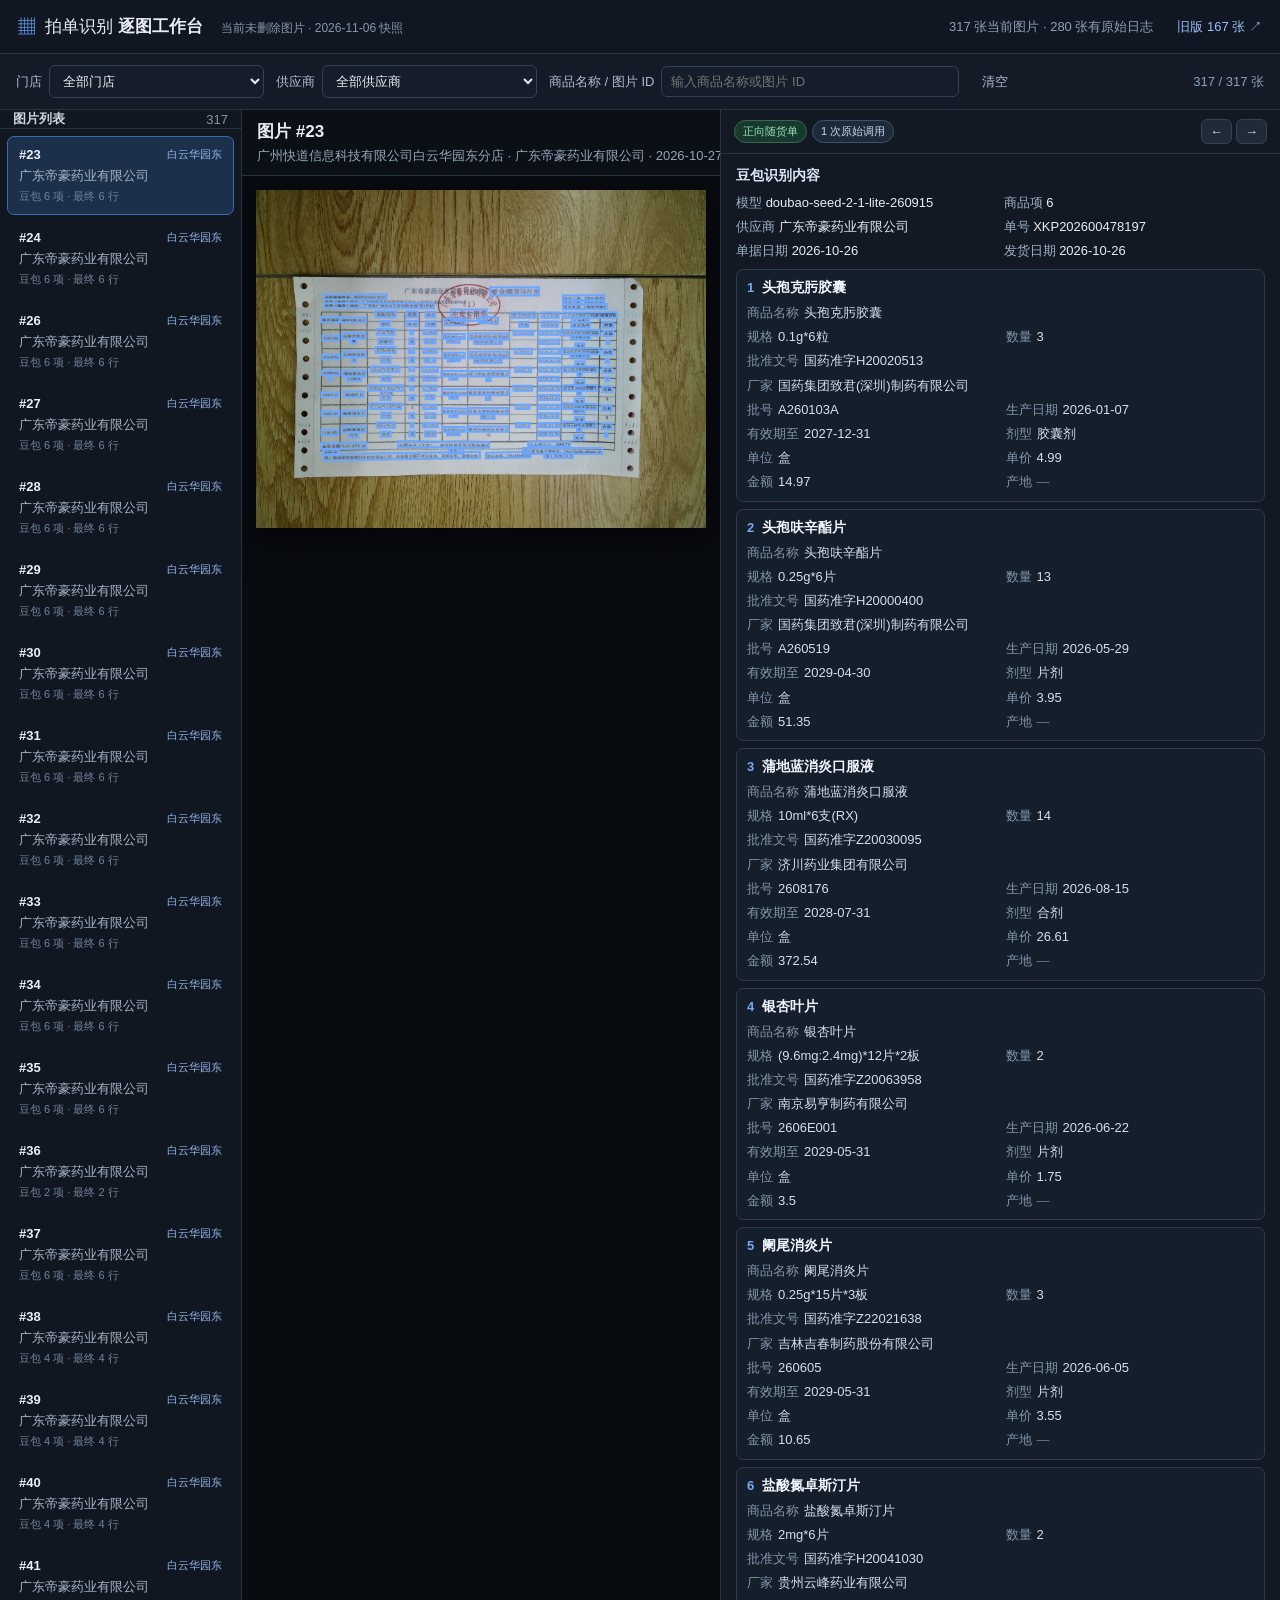
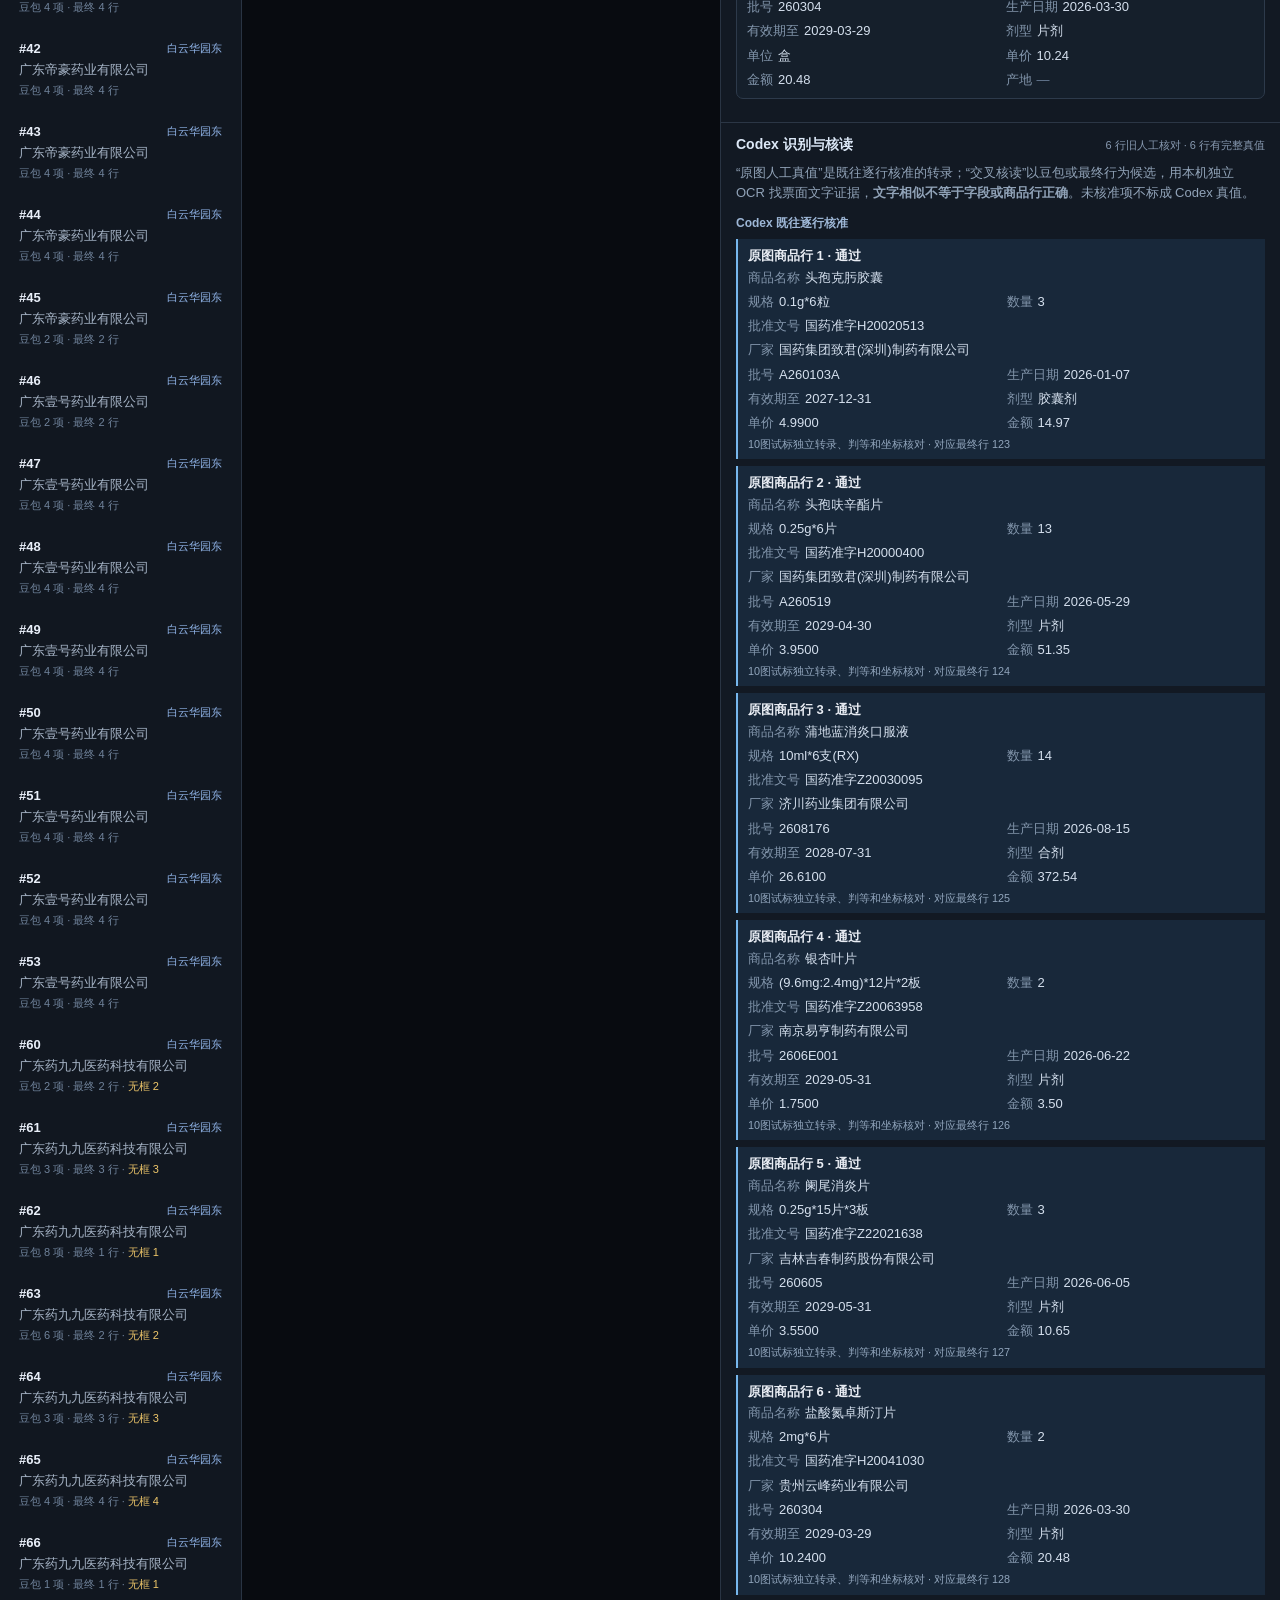
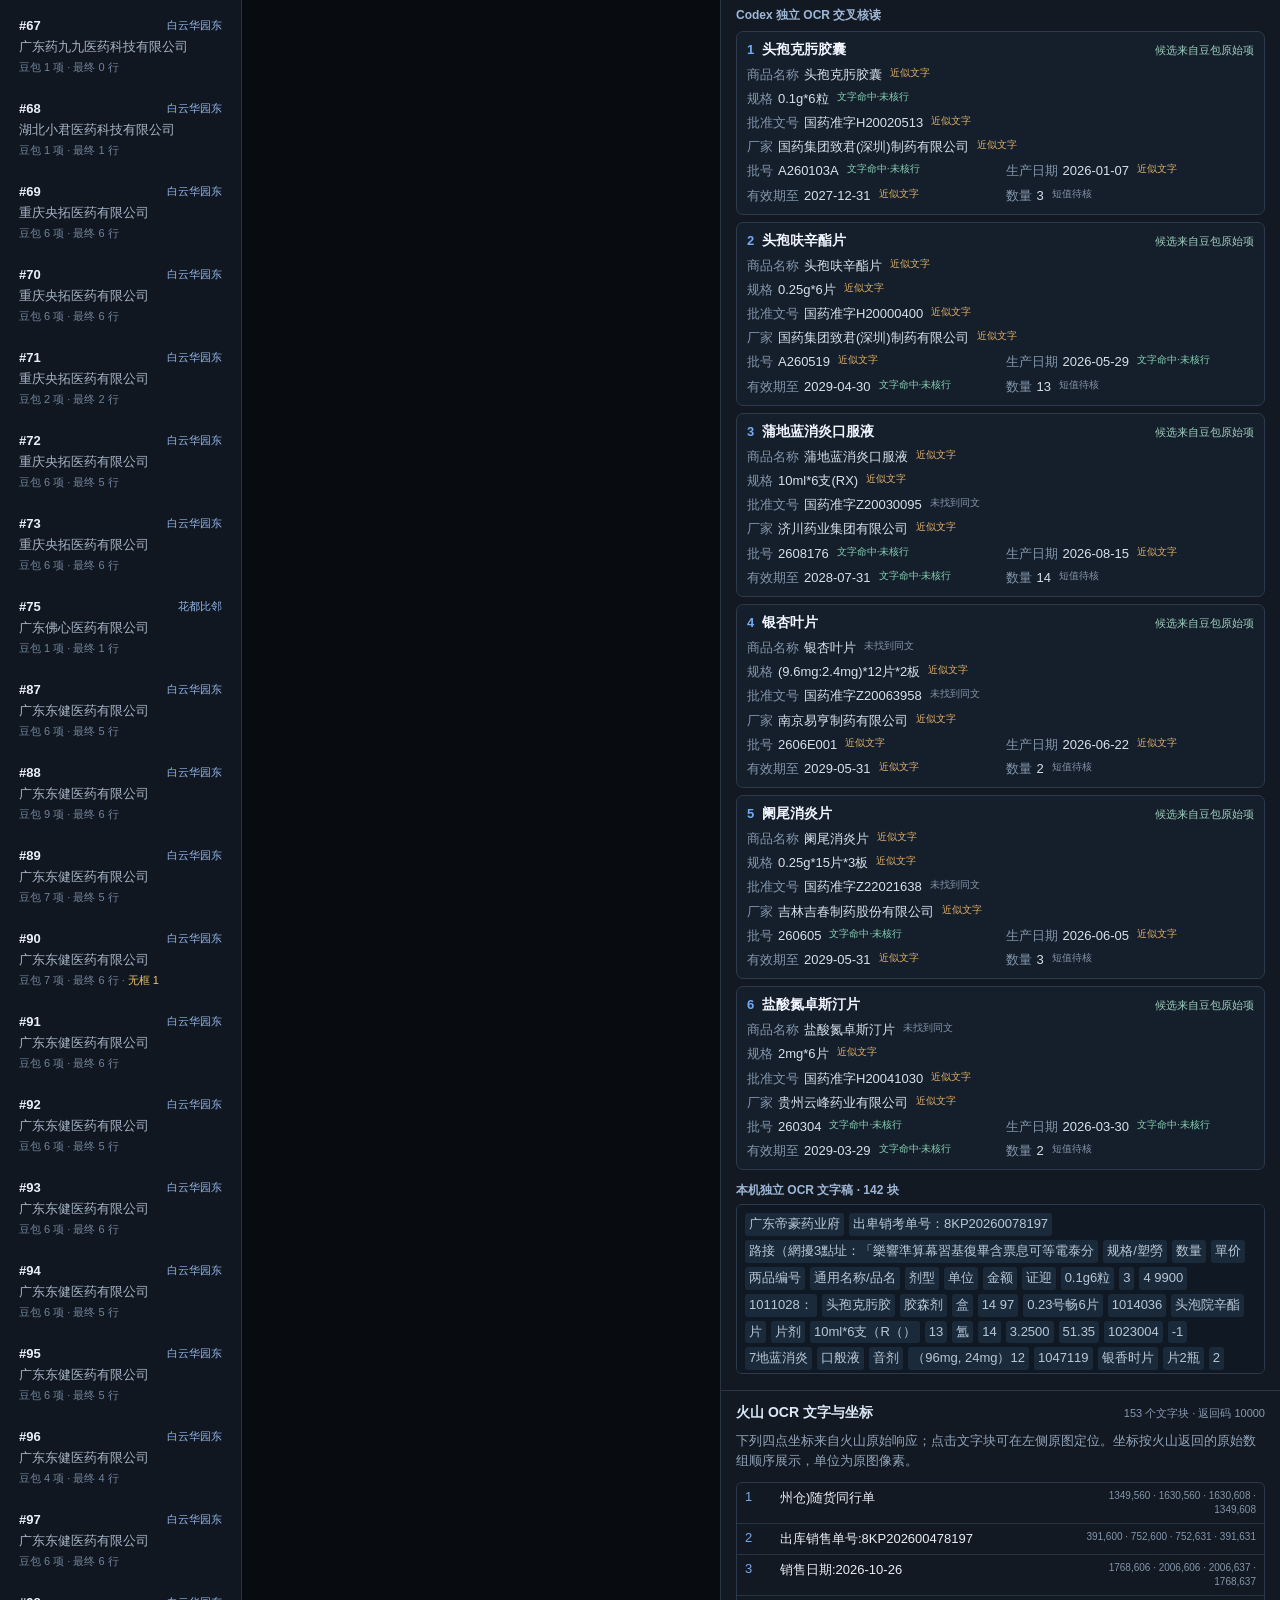
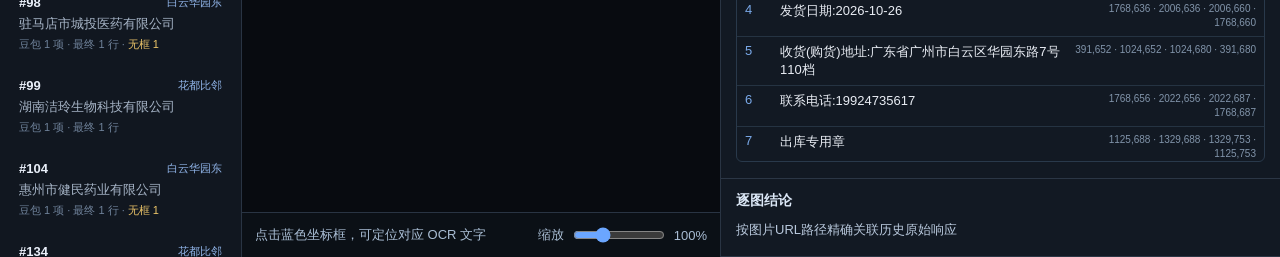
==== legacy.html @ c5a17511 "Add 317-photo four-way OCR evidence workbench" ====
<!doctype html>
<html lang="zh-CN">
<head>
  <meta charset="utf-8">
  <meta name="viewport" content="width=device-width,initial-scale=1">
  <meta name="color-scheme" content="dark">
  <title>拍单识别｜317 张逐图四路对照</title>
  <link rel="stylesheet" href="styles.css">
</head>
<body>
  <header class="topbar">
    <div class="brand"><span class="brand-mark">▦</span><span>拍单识别 <b>逐图工作台</b></span><small>当前未删除图片 · 2026-11-06 快照</small></div>
    <div id="globalStatus" class="global-status">正在读取目录…</div>
    <a class="legacy-link" href="legacy.html">旧版 167 张 ↗</a>
  </header>
  <div class="filters" role="search">
    <label>门店<select id="storeFilter"><option value="">全部门店</option></select></label>
    <label>供应商<select id="supplierFilter"><option value="">全部供应商</option></select></label>
    <label class="product-search">商品名称 / 图片 ID<input id="productFilter" type="search" placeholder="输入商品名称或图片 ID" autocomplete="off"></label>
    <button id="clearFilters" type="button" class="subtle">清空</button>
    <span id="filterCount" class="filter-count"></span>
  </div>
  <main class="workbench">
    <aside class="photo-rail" aria-label="图片目录">
      <div class="rail-head"><strong>图片列表</strong><span id="railCount"></span></div>
      <div id="photoList" class="photo-list"></div>
    </aside>
    <section class="image-pane" aria-label="原图及火山 OCR 坐标">
      <div class="pane-head image-head">
        <div><div id="photoTitle" class="photo-title">请选择图片</div><div id="photoMeta" class="photo-meta"></div></div>
        <div class="image-tools">
          <label class="overlay-toggle"><input id="overlayToggle" type="checkbox" checked>OCR 坐标框</label>
          <button id="rotateButton" type="button" title="旋转 90°">旋转</button>
          <button id="resetButton" type="button" title="恢复显示">重置</button>
        </div>
      </div>
      <div id="imageViewport" class="image-viewport">
        <div id="imageStage" class="image-stage">
          <img id="photoImage" alt="当前随货单原图">
          <svg id="ocrOverlay" aria-label="火山 OCR 四点坐标叠框"></svg>
        </div>
      </div>
      <div class="image-footer"><span id="selectedRegion">点击蓝色坐标框，可定位对应 OCR 文字</span><div class="zoom-control"><span>缩放</span><input id="zoomRange" type="range" min="50" max="220" value="100"><output id="zoomValue">100%</output></div></div>
    </section>
    <section class="results-pane" aria-label="四路识别对照">
      <div class="results-bar"><div id="sourceBadges"></div><div class="photo-nav"><button id="prevPhoto" type="button" aria-label="上一张">←</button><button id="nextPhoto" type="button" aria-label="下一张">→</button></div></div>
      <div class="results-scroll">
        <section class="result-section" id="doubaoSection"><div class="section-title"><h2>豆包识别内容</h2><select id="callSelect" aria-label="选择历史调用"></select></div><div id="doubaoContent"></div></section>
        <section class="result-section codex-section" id="codexSection"><div class="section-title"><h2>Codex 识别与核读</h2><span id="codexBadge"></span></div><div id="codexContent"></div></section>
        <section class="result-section" id="ocrSection"><div class="section-title"><h2>火山 OCR 文字与坐标</h2><span id="ocrCount"></span></div><div id="ocrContent"></div></section>
        <section class="result-section"><div class="section-title"><h2>逐图结论</h2></div><div id="auditNote" class="audit-note"></div></section>
      </div>
    </section>
  </main>
  <script src="app.js" defer></script>
</body>
</html>
---- styles.css ----
:root{font-family:-apple-system,BlinkMacSystemFont,"PingFang SC","Microsoft YaHei",sans-serif;color:#e9edf4;background:#0d1118;font-size:13px}*{box-sizing:border-box}body{margin:0;min-width:900px}button,input,select{font:inherit}button,select{cursor:pointer}button{color:#dce7f8;background:#202a38;border:1px solid #354255;border-radius:6px;padding:6px 10px}button:hover{background:#2b3950}select,input[type=search]{background:#141d29;color:#e9edf4;border:1px solid #344154;border-radius:6px;padding:7px 9px;outline:none}select:focus,input:focus{border-color:#5a8ff7}.topbar{height:54px;padding:0 18px;display:flex;align-items:center;justify-content:space-between;border-bottom:1px solid #293443;background:#111722}.brand{display:flex;gap:10px;align-items:baseline;font-size:17px;white-space:nowrap}.brand b{font-weight:600}.brand-mark{color:#69a7ff}.brand small{color:#8796aa;font-size:12px;margin-left:8px}.global-status{color:#90a0b6;margin-left:auto;margin-right:24px}.legacy-link{color:#9dbef7;text-decoration:none}.filters{height:56px;display:flex;align-items:center;gap:12px;padding:0 16px;border-bottom:1px solid #293443;background:#141b26}.filters label{display:flex;align-items:center;gap:7px;color:#aebbcf;white-space:nowrap}.filters select{width:215px}.filters .product-search{flex:1;max-width:410px}.filters input[type=search]{width:100%}.filters .subtle{background:transparent;border-color:transparent;color:#aebbcf}.filter-count{margin-left:auto;color:#8ca0b8;white-space:nowrap}.workbench{display:grid;grid-template-columns:242px minmax(360px,1fr) minmax(430px,560px);height:calc(100dvh - 110px);min-height:540px}.photo-rail{border-right:1px solid #293443;overflow:hidden;display:flex;flex-direction:column;background:#111720}.rail-head{height:44px;padding:0 13px;display:flex;align-items:center;justify-content:space-between;border-bottom:1px solid #293443;color:#cdd7e4}.rail-head span{color:#8495aa}.photo-list{overflow:auto;padding:7px}.photo-card{width:100%;display:block;text-align:left;padding:10px 11px;margin-bottom:4px;background:transparent;border:1px solid transparent;border-radius:7px}.photo-card:hover{background:#1c2838}.photo-card.active{background:#1d304b;border-color:#396bb2}.photo-card .line1{display:flex;justify-content:space-between;gap:6px;color:#e9eff9;font-weight:600}.photo-card .line1 small{font-size:11px;color:#90b4e8;font-weight:400}.photo-card .supplier{display:block;color:#a6b4c6;white-space:nowrap;overflow:hidden;text-overflow:ellipsis;margin-top:5px}.photo-card .minor{display:block;color:#70839b;font-size:11px;margin-top:4px}.photo-card .warn{color:#efc76a}.image-pane{min-width:0;display:flex;flex-direction:column;background:#0b1016}.pane-head{min-height:60px;border-bottom:1px solid #293443;padding:10px 15px}.image-head{display:flex;justify-content:space-between;gap:10px}.photo-title{font-size:17px;font-weight:650}.photo-meta{margin-top:4px;color:#95a4b8;white-space:nowrap;overflow:hidden;text-overflow:ellipsis;max-width:650px}.image-tools{display:flex;align-items:center;gap:6px;white-space:nowrap}.overlay-toggle{color:#aab9cb}.overlay-toggle input{accent-color:#72a9ff;vertical-align:-2px}.image-viewport{flex:1;overflow:auto;display:flex;align-items:flex-start;justify-content:center;padding:14px;background:#080b10}.image-stage{position:relative;max-width:none;transform-origin:center center;line-height:0}.image-stage img{display:block;max-width:100%;max-height:calc(100dvh - 220px);width:auto;height:auto;object-fit:contain;box-shadow:0 10px 36px #0009}.image-stage svg{position:absolute;inset:0;width:100%;height:100%;overflow:visible}.ocr-polygon{fill:#4a92ff22;stroke:#6ba6ff;stroke-width:2;vector-effect:non-scaling-stroke;cursor:pointer}.ocr-polygon:hover,.ocr-polygon.selected{fill:#ffc85755;stroke:#ffd15f;stroke-width:3}.image-footer{height:45px;border-top:1px solid #293443;display:flex;align-items:center;justify-content:space-between;gap:10px;padding:0 13px;color:#a9bdd4}.image-footer #selectedRegion{min-width:0;overflow:hidden;text-overflow:ellipsis;white-space:nowrap}.zoom-control{display:flex;align-items:center;gap:7px;white-space:nowrap}.zoom-control input{width:92px;accent-color:#6ba6ff}.results-pane{min-width:0;display:flex;flex-direction:column;border-left:1px solid #293443;background:#121923}.results-bar{height:44px;flex:none;display:flex;align-items:center;justify-content:space-between;padding:0 13px;border-bottom:1px solid #293443}.badge{display:inline-block;border:1px solid #3f5268;background:#1c2a39;color:#c5d7ed;border-radius:12px;padding:3px 8px;margin-right:5px;font-size:11px}.badge.warn{border-color:#725934;background:#3a2d1d;color:#efcb82}.badge.good{border-color:#386752;background:#183a2e;color:#94e0b9}.photo-nav{display:flex;gap:4px}.photo-nav button{min-width:31px;padding:4px}.results-scroll{overflow:auto;flex:1}.result-section{border-bottom:1px solid #2b3645;padding:13px 15px 16px}.section-title{display:flex;align-items:center;justify-content:space-between;gap:8px;margin-bottom:9px}.section-title h2{font-size:14px;margin:0;color:#dce8f7}.section-title select{max-width:275px;padding:4px 7px;font-size:11px}.section-title span{color:#8799b0;font-size:11px}.hint{color:#91a3b8;line-height:1.55;margin:5px 0 10px}.empty{color:#8092a8;padding:12px 0}.header-fields{display:grid;grid-template-columns:1fr 1fr;gap:6px;margin-bottom:9px;color:#9fb1c7}.header-fields b{color:#e8edf7;font-weight:500}.item-card{border:1px solid #2d3a4b;border-radius:7px;background:#151f2b;padding:9px 10px;margin:7px 0}.item-head{display:flex;gap:8px;align-items:baseline;margin-bottom:7px}.item-no{color:#74aaf1;font-weight:700}.item-name{font-size:14px;font-weight:600;color:#f0f5ff}.item-status{margin-left:auto;font-size:11px;color:#9fcfbd}.field-grid{display:grid;grid-template-columns:1fr 1fr;gap:6px 10px}.field{min-width:0;display:flex;gap:5px;line-height:1.4}.field .label{flex:none;color:#8295ab}.field .value{color:#d5e0ee;overflow-wrap:anywhere}.field .value.blank{color:#687c94}.field.full{grid-column:1/-1}.manual-note{border-left:2px solid #77b7ed;padding:7px 10px;margin:7px 0;background:#18283a;line-height:1.5}.manual-note.fail{border-color:#f1ae68;background:#32261e}.manual-note strong{display:block;margin-bottom:3px}.manual-note .truth{color:#dfe8f6}.manual-note small{display:block;color:#91a5bc;margin-top:4px}.evidence-field{position:relative}.evidence-field .match{font-size:10px;color:#86d0b4;margin-left:3px}.evidence-field .match.low{color:#e0af69}.evidence-field .match.none{color:#8292a7}.evidence-field[title]{cursor:help}.ocr-list{max-height:280px;overflow:auto;border:1px solid #29394b;border-radius:6px}.ocr-row{display:flex;align-items:flex-start;gap:8px;padding:6px 8px;border-bottom:1px solid #253342;cursor:pointer}.ocr-row:last-child{border:0}.ocr-row:hover,.ocr-row.active{background:#213750}.ocr-row .index{flex:none;color:#7aa9e9;width:27px}.ocr-row .text{flex:1;line-height:1.4;overflow-wrap:anywhere}.ocr-row .coords{flex:none;max-width:190px;text-align:right;color:#8295ab;font-size:10px;line-height:1.4;overflow-wrap:anywhere}.vision-list{max-height:170px;overflow:auto;border:1px solid #2d3a4b;border-radius:6px;background:#101923;padding:6px 8px;line-height:1.6;color:#b8c7d8}.vision-list span{display:inline-block;margin:2px 5px 2px 0;padding:1px 4px;border-radius:3px;background:#1b2a3a}.audit-note{line-height:1.65;color:#b9c9dd;overflow-wrap:anywhere}.mini-heading{margin:12px 0 5px;font-size:12px;color:#9eb7d6;font-weight:600}@media(max-width:1260px){.workbench{grid-template-columns:195px minmax(320px,1fr) minmax(380px,480px)}.filters select{width:175px}.brand small{display:none}}@media(max-width:980px){body{min-width:0}.workbench{height:auto;min-height:0;display:block}.photo-rail{height:185px}.photo-list{display:flex;overflow:auto}.photo-card{min-width:170px}.image-pane{height:72dvh}.results-pane{height:75dvh}.filters{height:auto;flex-wrap:wrap;padding:9px}.filters label{flex:1}.filters select{width:100%}.filters .product-search{max-width:none;flex-basis:100%}.filter-count{margin-left:0}}
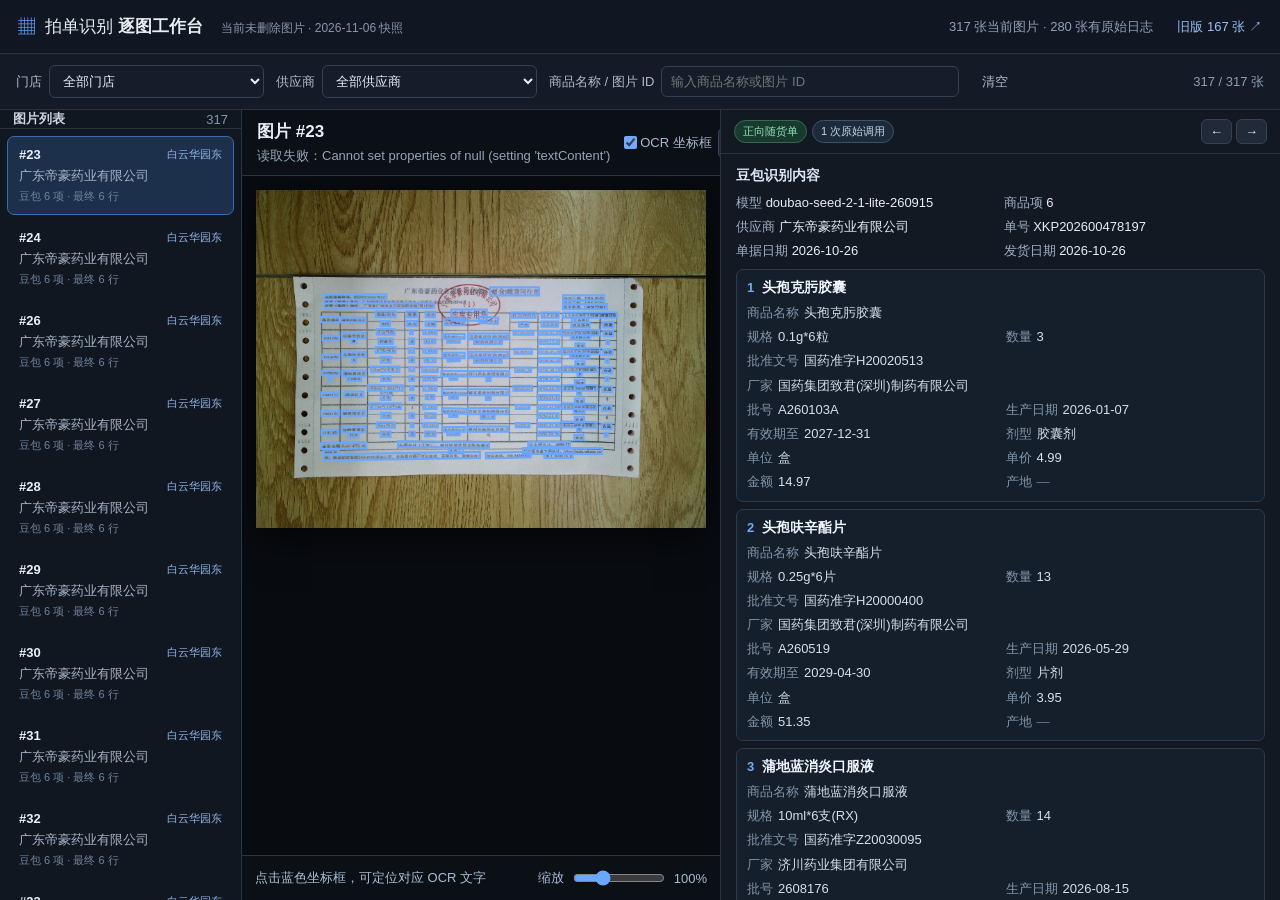
==== commit 0a64f3f7: "Add 317-photo four-way OCR evidence workbench" ====
--- a/legacy.html
+++ b/legacy.html
@@ -5,7 +5,7 @@
   <meta name="viewport" content="width=device-width,initial-scale=1">
   <meta name="color-scheme" content="dark">
   <title>拍单识别｜317 张逐图四路对照</title>
-  <link rel="stylesheet" href="styles.css">
+  <link rel="stylesheet" href="styles.css?v=20261109-fixed-scroll">
 </head>
 <body>
   <header class="topbar">
--- a/styles.css
+++ b/styles.css
@@ -1 +1,12 @@
 :root{font-family:-apple-system,BlinkMacSystemFont,"PingFang SC","Microsoft YaHei",sans-serif;color:#e9edf4;background:#0d1118;font-size:13px}*{box-sizing:border-box}body{margin:0;min-width:900px}button,input,select{font:inherit}button,select{cursor:pointer}button{color:#dce7f8;background:#202a38;border:1px solid #354255;border-radius:6px;padding:6px 10px}button:hover{background:#2b3950}select,input[type=search]{background:#141d29;color:#e9edf4;border:1px solid #344154;border-radius:6px;padding:7px 9px;outline:none}select:focus,input:focus{border-color:#5a8ff7}.topbar{height:54px;padding:0 18px;display:flex;align-items:center;justify-content:space-between;border-bottom:1px solid #293443;background:#111722}.brand{display:flex;gap:10px;align-items:baseline;font-size:17px;white-space:nowrap}.brand b{font-weight:600}.brand-mark{color:#69a7ff}.brand small{color:#8796aa;font-size:12px;margin-left:8px}.global-status{color:#90a0b6;margin-left:auto;margin-right:24px}.legacy-link{color:#9dbef7;text-decoration:none}.filters{height:56px;display:flex;align-items:center;gap:12px;padding:0 16px;border-bottom:1px solid #293443;background:#141b26}.filters label{display:flex;align-items:center;gap:7px;color:#aebbcf;white-space:nowrap}.filters select{width:215px}.filters .product-search{flex:1;max-width:410px}.filters input[type=search]{width:100%}.filters .subtle{background:transparent;border-color:transparent;color:#aebbcf}.filter-count{margin-left:auto;color:#8ca0b8;white-space:nowrap}.workbench{display:grid;grid-template-columns:242px minmax(360px,1fr) minmax(430px,560px);height:calc(100dvh - 110px);min-height:540px}.photo-rail{border-right:1px solid #293443;overflow:hidden;display:flex;flex-direction:column;background:#111720}.rail-head{height:44px;padding:0 13px;display:flex;align-items:center;justify-content:space-between;border-bottom:1px solid #293443;color:#cdd7e4}.rail-head span{color:#8495aa}.photo-list{overflow:auto;padding:7px}.photo-card{width:100%;display:block;text-align:left;padding:10px 11px;margin-bottom:4px;background:transparent;border:1px solid transparent;border-radius:7px}.photo-card:hover{background:#1c2838}.photo-card.active{background:#1d304b;border-color:#396bb2}.photo-card .line1{display:flex;justify-content:space-between;gap:6px;color:#e9eff9;font-weight:600}.photo-card .line1 small{font-size:11px;color:#90b4e8;font-weight:400}.photo-card .supplier{display:block;color:#a6b4c6;white-space:nowrap;overflow:hidden;text-overflow:ellipsis;margin-top:5px}.photo-card .minor{display:block;color:#70839b;font-size:11px;margin-top:4px}.photo-card .warn{color:#efc76a}.image-pane{min-width:0;display:flex;flex-direction:column;background:#0b1016}.pane-head{min-height:60px;border-bottom:1px solid #293443;padding:10px 15px}.image-head{display:flex;justify-content:space-between;gap:10px}.photo-title{font-size:17px;font-weight:650}.photo-meta{margin-top:4px;color:#95a4b8;white-space:nowrap;overflow:hidden;text-overflow:ellipsis;max-width:650px}.image-tools{display:flex;align-items:center;gap:6px;white-space:nowrap}.overlay-toggle{color:#aab9cb}.overlay-toggle input{accent-color:#72a9ff;vertical-align:-2px}.image-viewport{flex:1;overflow:auto;display:flex;align-items:flex-start;justify-content:center;padding:14px;background:#080b10}.image-stage{position:relative;max-width:none;transform-origin:center center;line-height:0}.image-stage img{display:block;max-width:100%;max-height:calc(100dvh - 220px);width:auto;height:auto;object-fit:contain;box-shadow:0 10px 36px #0009}.image-stage svg{position:absolute;inset:0;width:100%;height:100%;overflow:visible}.ocr-polygon{fill:#4a92ff22;stroke:#6ba6ff;stroke-width:2;vector-effect:non-scaling-stroke;cursor:pointer}.ocr-polygon:hover,.ocr-polygon.selected{fill:#ffc85755;stroke:#ffd15f;stroke-width:3}.image-footer{height:45px;border-top:1px solid #293443;display:flex;align-items:center;justify-content:space-between;gap:10px;padding:0 13px;color:#a9bdd4}.image-footer #selectedRegion{min-width:0;overflow:hidden;text-overflow:ellipsis;white-space:nowrap}.zoom-control{display:flex;align-items:center;gap:7px;white-space:nowrap}.zoom-control input{width:92px;accent-color:#6ba6ff}.results-pane{min-width:0;display:flex;flex-direction:column;border-left:1px solid #293443;background:#121923}.results-bar{height:44px;flex:none;display:flex;align-items:center;justify-content:space-between;padding:0 13px;border-bottom:1px solid #293443}.badge{display:inline-block;border:1px solid #3f5268;background:#1c2a39;color:#c5d7ed;border-radius:12px;padding:3px 8px;margin-right:5px;font-size:11px}.badge.warn{border-color:#725934;background:#3a2d1d;color:#efcb82}.badge.good{border-color:#386752;background:#183a2e;color:#94e0b9}.photo-nav{display:flex;gap:4px}.photo-nav button{min-width:31px;padding:4px}.results-scroll{overflow:auto;flex:1}.result-section{border-bottom:1px solid #2b3645;padding:13px 15px 16px}.section-title{display:flex;align-items:center;justify-content:space-between;gap:8px;margin-bottom:9px}.section-title h2{font-size:14px;margin:0;color:#dce8f7}.section-title select{max-width:275px;padding:4px 7px;font-size:11px}.section-title span{color:#8799b0;font-size:11px}.hint{color:#91a3b8;line-height:1.55;margin:5px 0 10px}.empty{color:#8092a8;padding:12px 0}.header-fields{display:grid;grid-template-columns:1fr 1fr;gap:6px;margin-bottom:9px;color:#9fb1c7}.header-fields b{color:#e8edf7;font-weight:500}.item-card{border:1px solid #2d3a4b;border-radius:7px;background:#151f2b;padding:9px 10px;margin:7px 0}.item-head{display:flex;gap:8px;align-items:baseline;margin-bottom:7px}.item-no{color:#74aaf1;font-weight:700}.item-name{font-size:14px;font-weight:600;color:#f0f5ff}.item-status{margin-left:auto;font-size:11px;color:#9fcfbd}.field-grid{display:grid;grid-template-columns:1fr 1fr;gap:6px 10px}.field{min-width:0;display:flex;gap:5px;line-height:1.4}.field .label{flex:none;color:#8295ab}.field .value{color:#d5e0ee;overflow-wrap:anywhere}.field .value.blank{color:#687c94}.field.full{grid-column:1/-1}.manual-note{border-left:2px solid #77b7ed;padding:7px 10px;margin:7px 0;background:#18283a;line-height:1.5}.manual-note.fail{border-color:#f1ae68;background:#32261e}.manual-note strong{display:block;margin-bottom:3px}.manual-note .truth{color:#dfe8f6}.manual-note small{display:block;color:#91a5bc;margin-top:4px}.evidence-field{position:relative}.evidence-field .match{font-size:10px;color:#86d0b4;margin-left:3px}.evidence-field .match.low{color:#e0af69}.evidence-field .match.none{color:#8292a7}.evidence-field[title]{cursor:help}.ocr-list{max-height:280px;overflow:auto;border:1px solid #29394b;border-radius:6px}.ocr-row{display:flex;align-items:flex-start;gap:8px;padding:6px 8px;border-bottom:1px solid #253342;cursor:pointer}.ocr-row:last-child{border:0}.ocr-row:hover,.ocr-row.active{background:#213750}.ocr-row .index{flex:none;color:#7aa9e9;width:27px}.ocr-row .text{flex:1;line-height:1.4;overflow-wrap:anywhere}.ocr-row .coords{flex:none;max-width:190px;text-align:right;color:#8295ab;font-size:10px;line-height:1.4;overflow-wrap:anywhere}.vision-list{max-height:170px;overflow:auto;border:1px solid #2d3a4b;border-radius:6px;background:#101923;padding:6px 8px;line-height:1.6;color:#b8c7d8}.vision-list span{display:inline-block;margin:2px 5px 2px 0;padding:1px 4px;border-radius:3px;background:#1b2a3a}.audit-note{line-height:1.65;color:#b9c9dd;overflow-wrap:anywhere}.mini-heading{margin:12px 0 5px;font-size:12px;color:#9eb7d6;font-weight:600}@media(max-width:1260px){.workbench{grid-template-columns:195px minmax(320px,1fr) minmax(380px,480px)}.filters select{width:175px}.brand small{display:none}}@media(max-width:980px){body{min-width:0}.workbench{height:auto;min-height:0;display:block}.photo-rail{height:185px}.photo-list{display:flex;overflow:auto}.photo-card{min-width:170px}.image-pane{height:72dvh}.results-pane{height:75dvh}.filters{height:auto;flex-wrap:wrap;padding:9px}.filters label{flex:1}.filters select{width:100%}.filters .product-search{max-width:none;flex-basis:100%}.filter-count{margin-left:0}}
+
+/* Each desktop column owns its scroll position. The document itself must not grow. */
+@media (min-width:981px){
+  html,body{height:100%;overflow:hidden}
+  .workbench{min-height:0;grid-template-rows:minmax(0,1fr);overflow:hidden}
+  .photo-rail,.image-pane,.results-pane,.photo-list,.image-viewport,.results-scroll{min-height:0}
+  .photo-list,.results-scroll{overscroll-behavior:contain}
+}
+.audit-note{white-space:pre-line}
+.audit-section{background:#172233;border-left:3px solid #70a8ef}
+.audit-section .section-title h2{color:#aecdff}
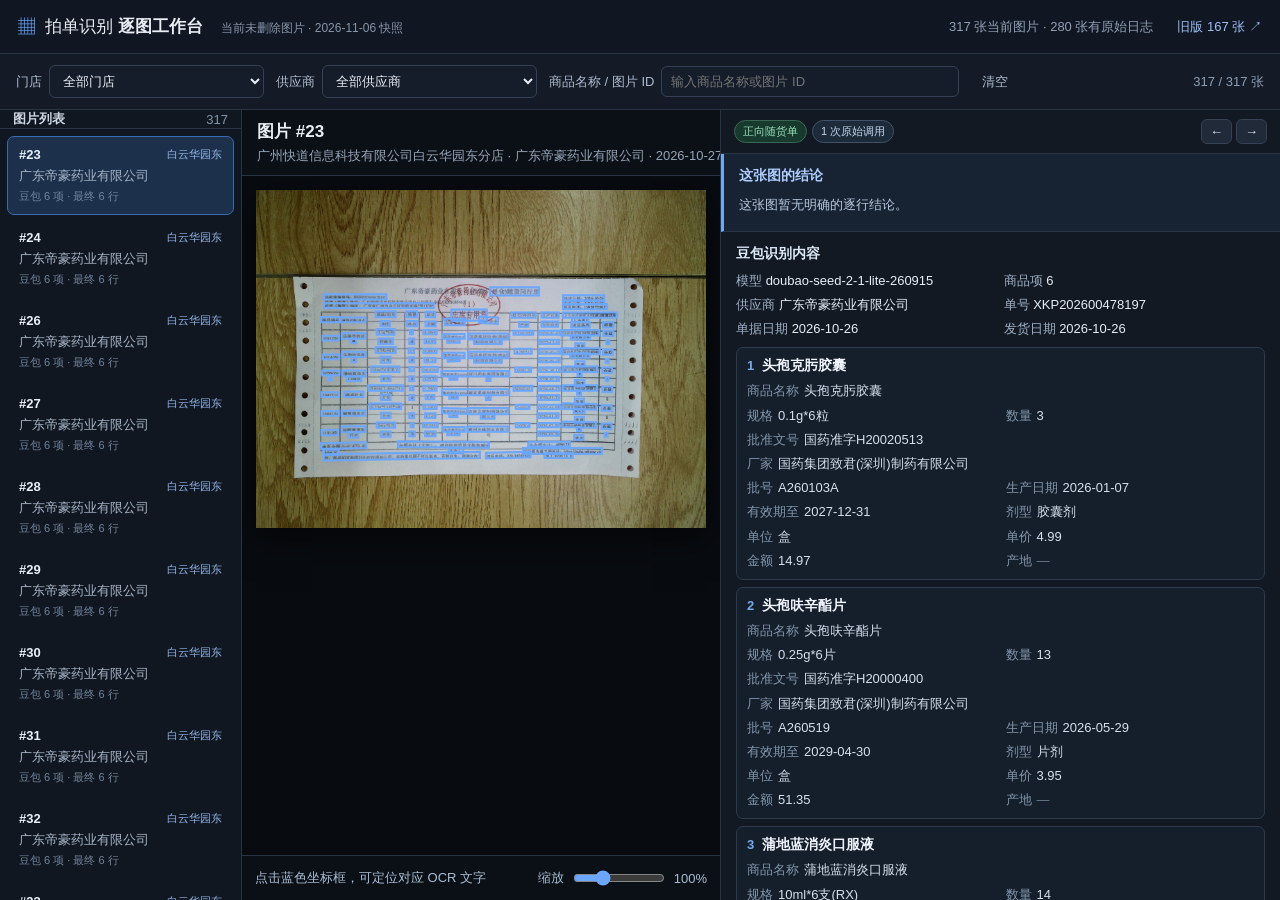
==== commit 4c38009d: "Add 317-photo four-way OCR evidence workbench" ====
--- a/legacy.html
+++ b/legacy.html
@@ -5,7 +5,7 @@
   <meta name="viewport" content="width=device-width,initial-scale=1">
   <meta name="color-scheme" content="dark">
   <title>拍单识别｜317 张逐图四路对照</title>
-  <link rel="stylesheet" href="styles.css?v=20261109-fixed-scroll">
+  <link rel="stylesheet" href="styles.css?v=20261109-case87">
 </head>
 <body>
   <header class="topbar">
@@ -45,13 +45,14 @@
     <section class="results-pane" aria-label="四路识别对照">
       <div class="results-bar"><div id="sourceBadges"></div><div class="photo-nav"><button id="prevPhoto" type="button" aria-label="上一张">←</button><button id="nextPhoto" type="button" aria-label="下一张">→</button></div></div>
       <div class="results-scroll">
+        <section class="result-section audit-section"><div class="section-title"><h2>这张图的结论</h2></div><div id="auditNote" class="audit-note"></div></section>
         <section class="result-section" id="doubaoSection"><div class="section-title"><h2>豆包识别内容</h2><select id="callSelect" aria-label="选择历史调用"></select></div><div id="doubaoContent"></div></section>
+        <section class="result-section" id="finalSection"><div class="section-title"><h2>最终入库行</h2><span id="finalCount"></span></div><div id="finalContent"></div></section>
         <section class="result-section codex-section" id="codexSection"><div class="section-title"><h2>Codex 识别与核读</h2><span id="codexBadge"></span></div><div id="codexContent"></div></section>
         <section class="result-section" id="ocrSection"><div class="section-title"><h2>火山 OCR 文字与坐标</h2><span id="ocrCount"></span></div><div id="ocrContent"></div></section>
-        <section class="result-section"><div class="section-title"><h2>逐图结论</h2></div><div id="auditNote" class="audit-note"></div></section>
       </div>
     </section>
   </main>
-  <script src="app.js" defer></script>
+  <script src="app.js?v=20261109-case87" defer></script>
 </body>
 </html>
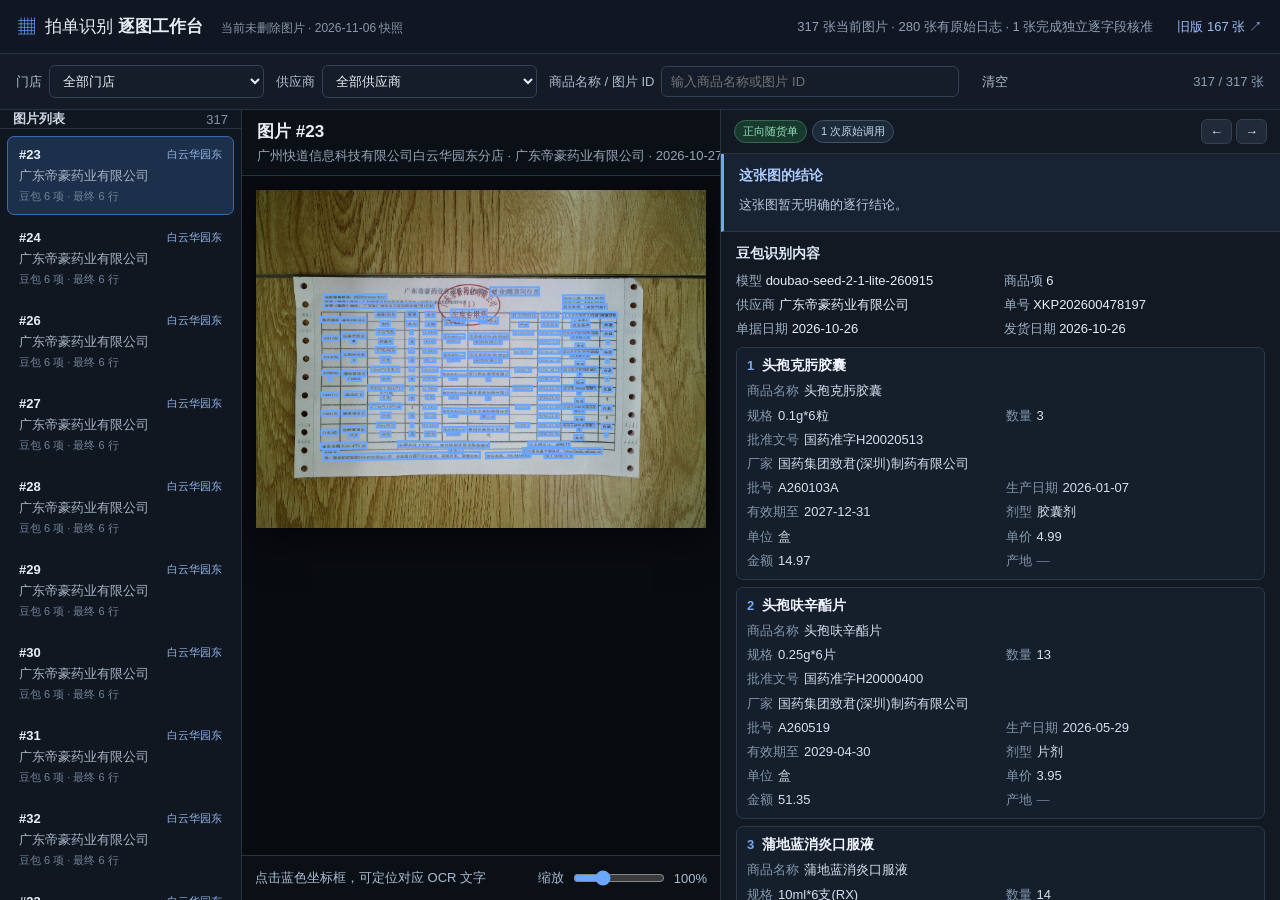
==== commit ed24e8df: "Correct photo 428 field audit and label unreviewed photos" ====
--- a/legacy.html
+++ b/legacy.html
@@ -53,6 +53,6 @@
       </div>
     </section>
   </main>
-  <script src="app.js?v=20261109-case87" defer></script>
+  <script src="app.js?v=20261109-case87b" defer></script>
 </body>
 </html>
--- a/styles.css
+++ b/styles.css
@@ -10,3 +10,20 @@
 .audit-note{white-space:pre-line}
 .audit-section{background:#172233;border-left:3px solid #70a8ef}
 .audit-section .section-title h2{color:#aecdff}
+.unreviewed-note{padding:10px 12px;border:1px solid #66543d;border-radius:6px;background:#2b251c;color:#f0d5a6;line-height:1.6}
+.reviewed-row{border:1px solid #4a7b69;border-radius:8px;padding:12px;background:#14251f}
+.reviewed-heading{font-size:14px;font-weight:700;color:#b2e9ca}
+.reviewed-errors{margin:7px 0 10px;color:#ffb5a0;font-weight:600}
+.field-comparison{width:100%;border-collapse:collapse;table-layout:fixed;margin:8px 0 12px}
+.field-comparison th,.field-comparison td{border:1px solid #3b554e;padding:8px;text-align:left;vertical-align:top;overflow-wrap:anywhere;line-height:1.5}
+.field-comparison thead th{background:#203b31;color:#b2e9ca}
+.field-comparison th:first-child{width:64px}
+.field-comparison td{width:calc((100% - 64px)/2)}
+.field-comparison td:nth-child(2){color:#f7b5aa;background:#382725}
+.field-comparison td:nth-child(3){color:#c6f2d9;background:#193b2c}
+.field-comparison small{display:block;color:#9fb6aa;margin-top:4px}
+.reviewed-analysis{margin-top:12px;padding-top:12px;border-top:1px solid #3b554e;line-height:1.6}
+.reviewed-analysis strong{color:#b2e9ca}
+.reviewed-analysis p{white-space:pre-line;margin:4px 0 13px;overflow-wrap:anywhere}
+.reviewed-analysis small{display:block;color:#a5bcb0}
+.reviewed-analysis a{color:#9bc8ff}
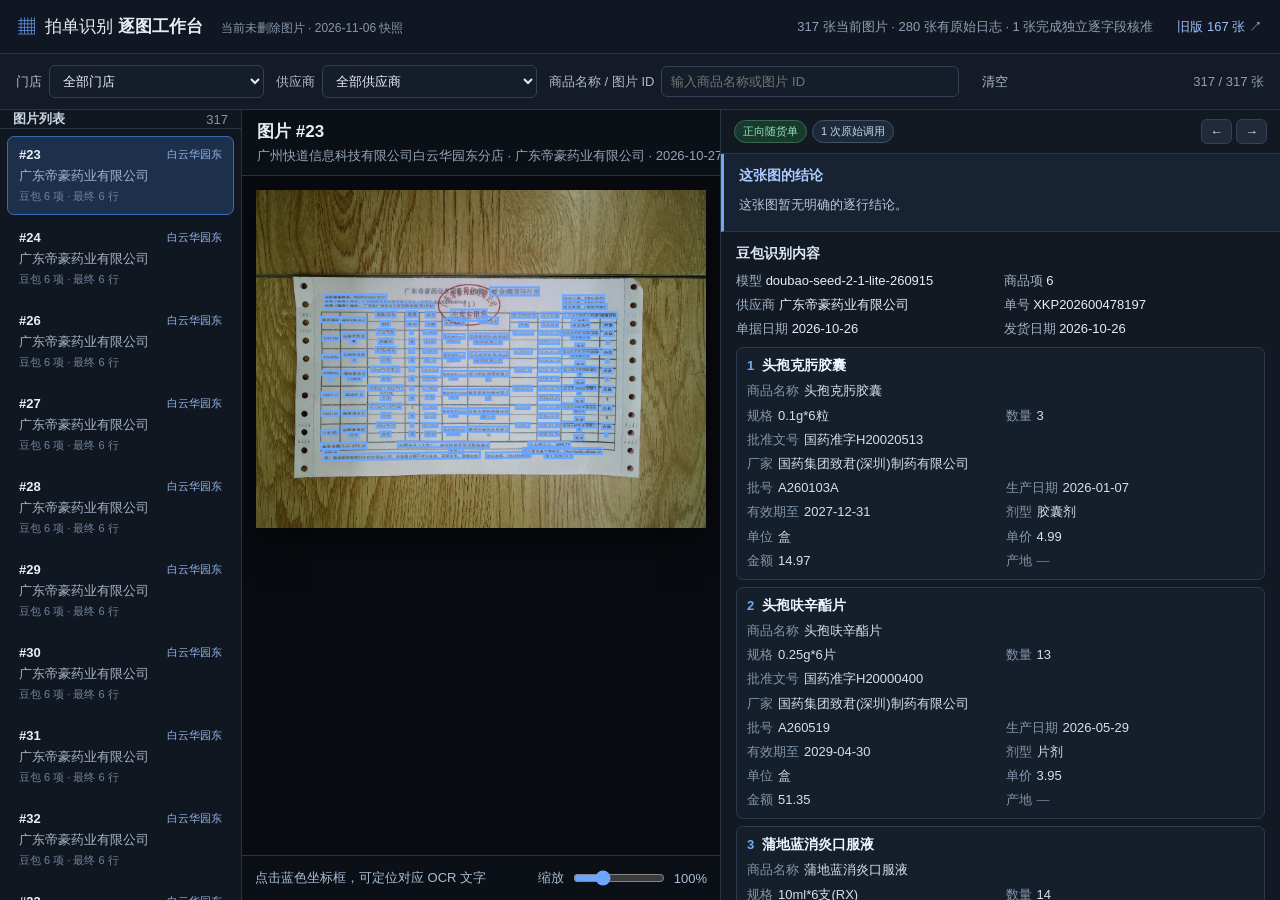
==== commit 01345649: "Correct photo 428 field audit and label unreviewed photos" ====
--- a/legacy.html
+++ b/legacy.html
@@ -4,8 +4,8 @@
   <meta charset="utf-8">
   <meta name="viewport" content="width=device-width,initial-scale=1">
   <meta name="color-scheme" content="dark">
-  <title>拍单识别｜317 张逐图四路对照</title>
-  <link rel="stylesheet" href="styles.css?v=20261109-case87">
+  <title>拍单识别｜原图与日志对照工作台</title>
+  <link rel="stylesheet" href="styles.css?v=20261110-field-review">
 </head>
 <body>
   <header class="topbar">
@@ -48,11 +48,11 @@
         <section class="result-section audit-section"><div class="section-title"><h2>这张图的结论</h2></div><div id="auditNote" class="audit-note"></div></section>
         <section class="result-section" id="doubaoSection"><div class="section-title"><h2>豆包识别内容</h2><select id="callSelect" aria-label="选择历史调用"></select></div><div id="doubaoContent"></div></section>
         <section class="result-section" id="finalSection"><div class="section-title"><h2>最终入库行</h2><span id="finalCount"></span></div><div id="finalContent"></div></section>
-        <section class="result-section codex-section" id="codexSection"><div class="section-title"><h2>Codex 识别与核读</h2><span id="codexBadge"></span></div><div id="codexContent"></div></section>
+        <section class="result-section codex-section" id="codexSection"><div class="section-title"><h2>Codex 原图核准</h2><span id="codexBadge"></span></div><div id="codexContent"></div></section>
         <section class="result-section" id="ocrSection"><div class="section-title"><h2>火山 OCR 文字与坐标</h2><span id="ocrCount"></span></div><div id="ocrContent"></div></section>
       </div>
     </section>
   </main>
-  <script src="app.js?v=20261109-case87b" defer></script>
+  <script src="app.js?v=20261110-field-review" defer></script>
 </body>
 </html>
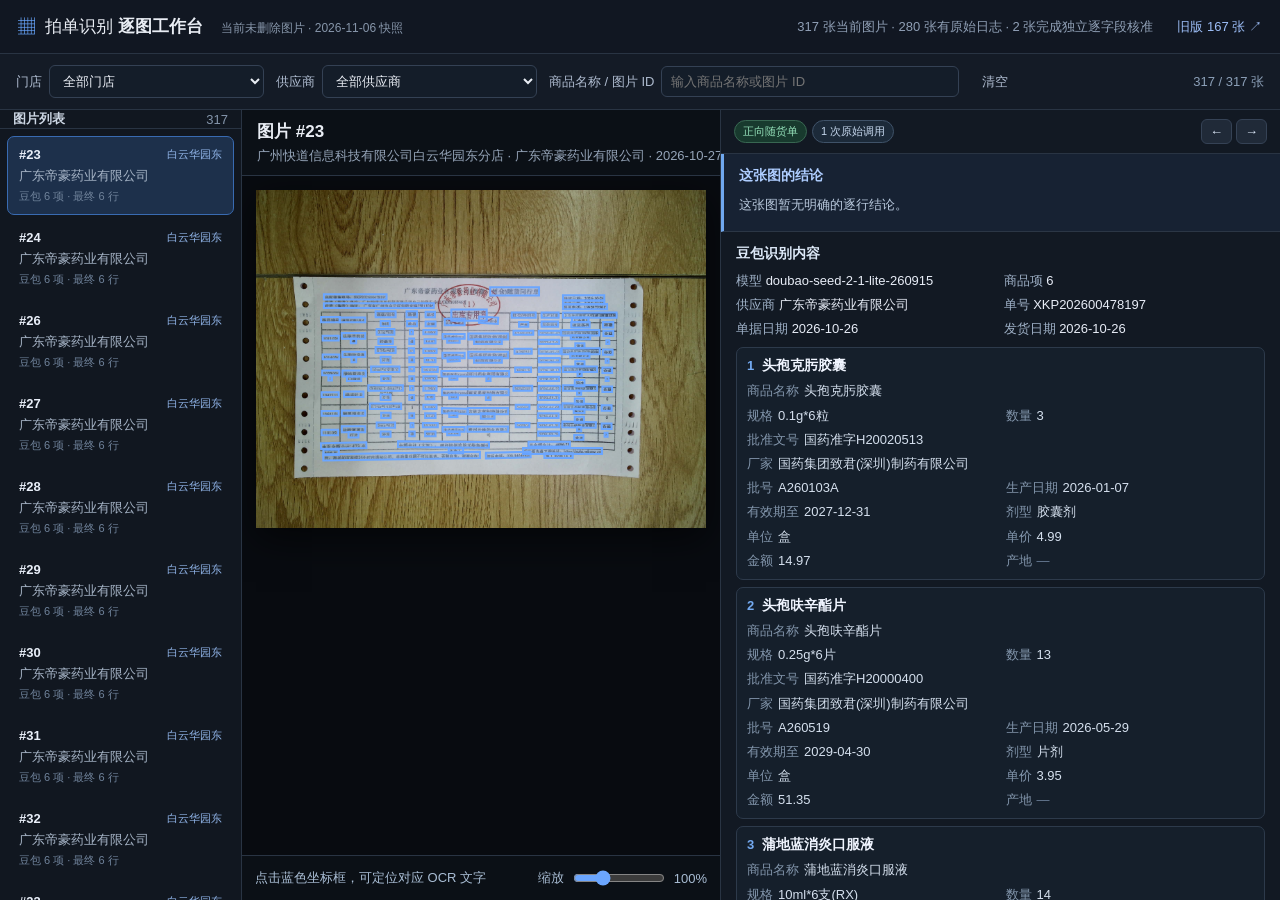
==== commit 12d16fcf: "Add verified field reviews for photos 428 and 344" ====
--- a/legacy.html
+++ b/legacy.html
@@ -5,7 +5,7 @@
   <meta name="viewport" content="width=device-width,initial-scale=1">
   <meta name="color-scheme" content="dark">
   <title>拍单识别｜原图与日志对照工作台</title>
-  <link rel="stylesheet" href="styles.css?v=20261110-field-review">
+  <link rel="stylesheet" href="styles.css?v=20261110-field-review2">
 </head>
 <body>
   <header class="topbar">
@@ -53,6 +53,6 @@
       </div>
     </section>
   </main>
-  <script src="app.js?v=20261110-field-review" defer></script>
+  <script src="app.js?v=20261110-field-review2" defer></script>
 </body>
 </html>
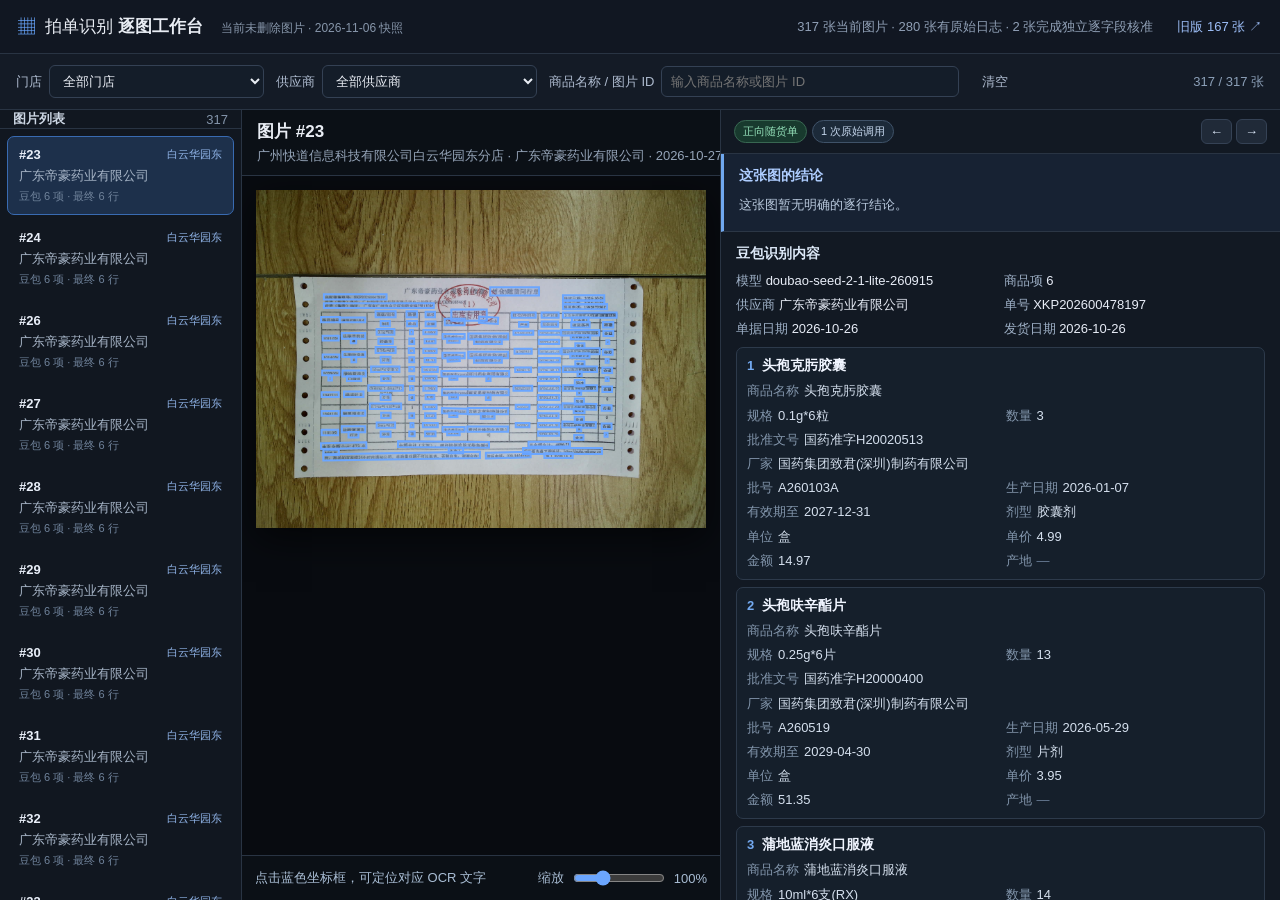
==== commit b9d0fecf: "Add 38 evidence-linked supplier OCR prompt modules" ====
--- a/legacy.html
+++ b/legacy.html
@@ -5,7 +5,7 @@
   <meta name="viewport" content="width=device-width,initial-scale=1">
   <meta name="color-scheme" content="dark">
   <title>拍单识别｜原图与日志对照工作台</title>
-  <link rel="stylesheet" href="styles.css?v=20261110-field-review2">
+  <link rel="stylesheet" href="styles.css?v=20261110-field-review3">
 </head>
 <body>
   <header class="topbar">
@@ -53,6 +53,6 @@
       </div>
     </section>
   </main>
-  <script src="app.js?v=20261110-field-review2" defer></script>
+  <script src="app.js?v=20261110-field-review3" defer></script>
 </body>
 </html>
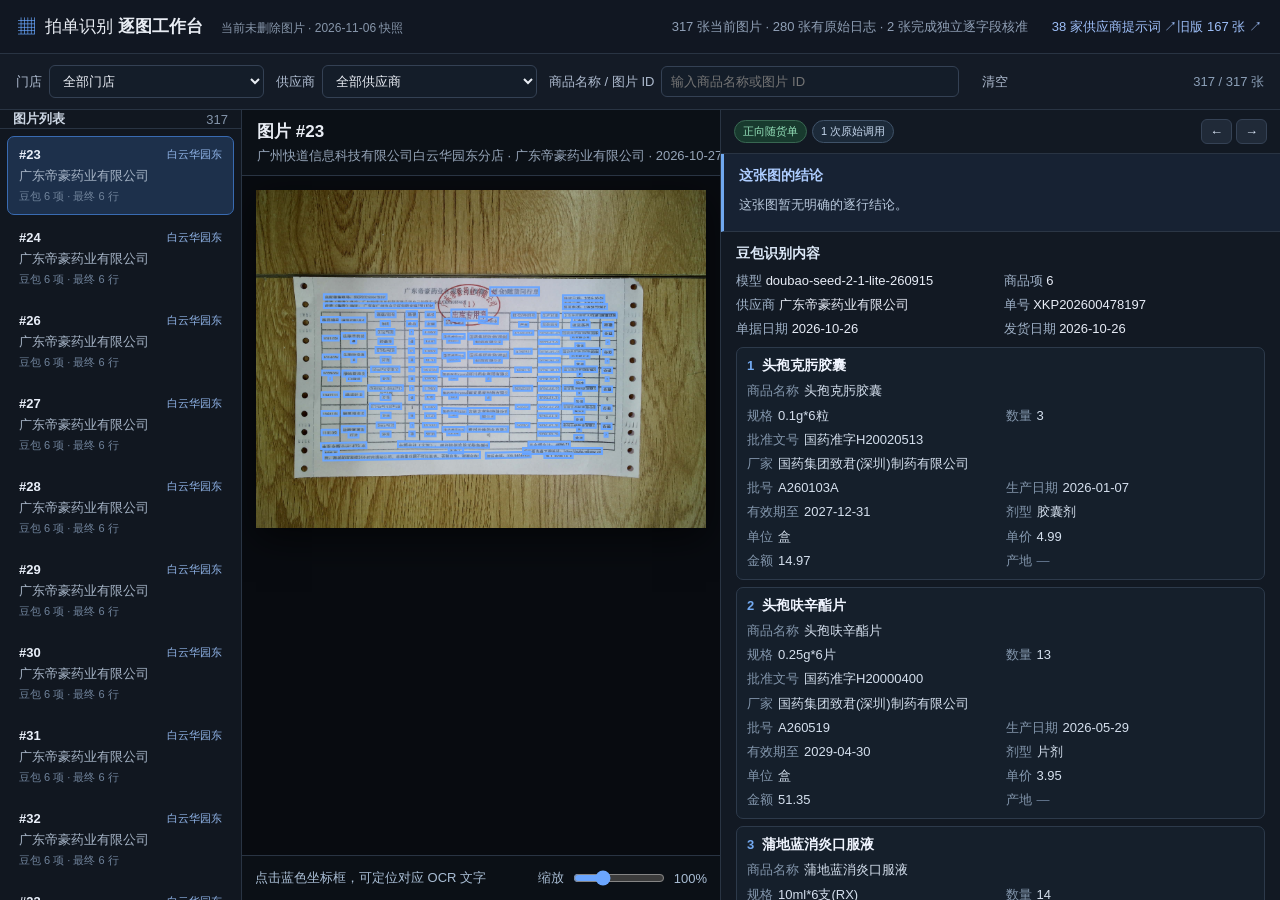
==== commit 1f91fac8: "Add 38 evidence-linked supplier OCR prompt modules" ====
--- a/legacy.html
+++ b/legacy.html
@@ -11,6 +11,7 @@
   <header class="topbar">
     <div class="brand"><span class="brand-mark">▦</span><span>拍单识别 <b>逐图工作台</b></span><small>当前未删除图片 · 2026-11-06 快照</small></div>
     <div id="globalStatus" class="global-status">正在读取目录…</div>
+    <a class="legacy-link" href="supplier-prompts.html">38 家供应商提示词 ↗</a>
     <a class="legacy-link" href="legacy.html">旧版 167 张 ↗</a>
   </header>
   <div class="filters" role="search">
